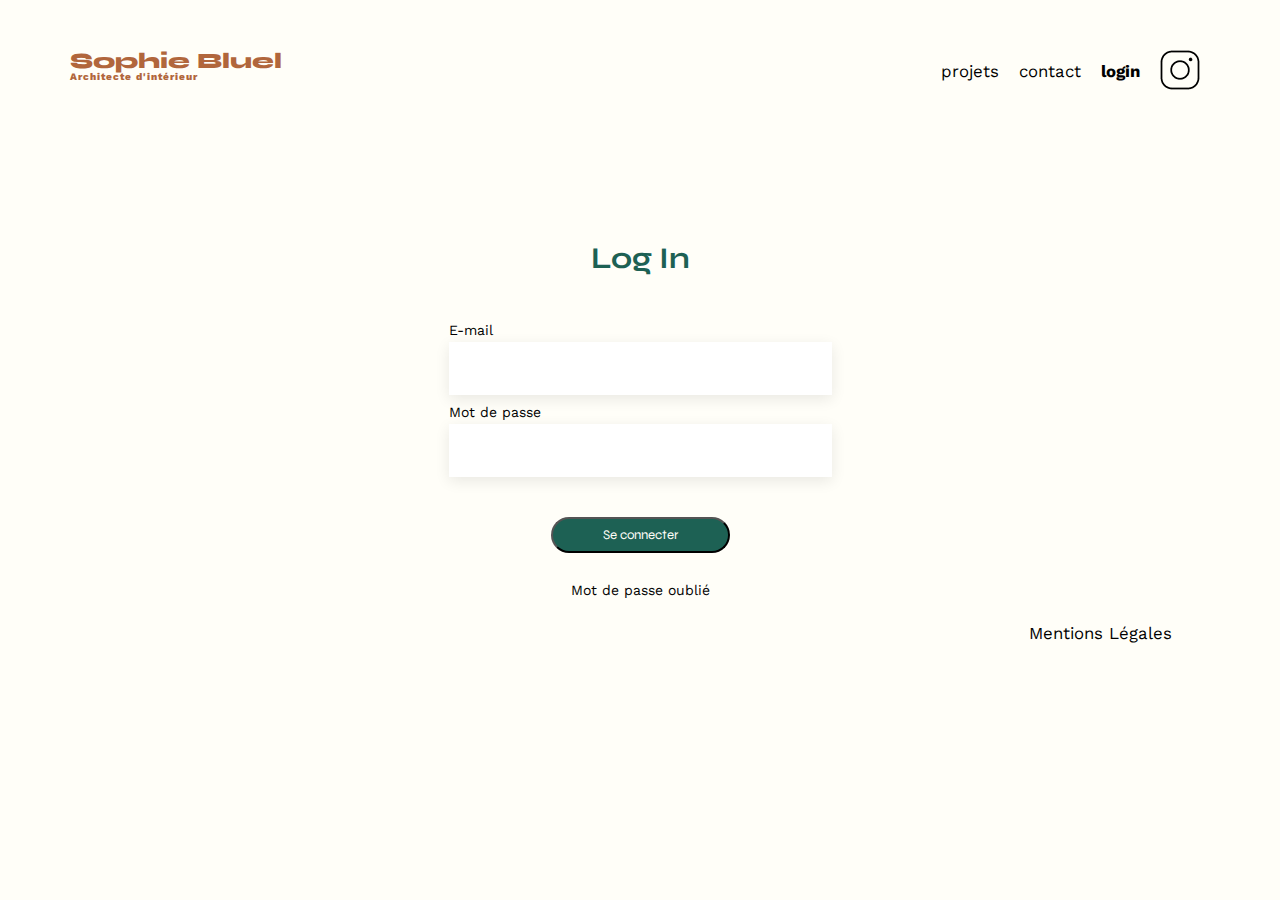
==== FrontEnd/login.html @ f06aa57c "Version 2" ====
<!DOCTYPE html>
<html lang="fr">
<head>
    <meta charset="UTF-8">
    <title>Sophie Bluel - Architecte d'intérieur</title>
    <meta name="viewport" content="width=device-width, initial-scale=1.0">
    <link rel="preconnect" href="https://fonts.googleapis.com">
    <link rel="preconnect" href="https://fonts.gstatic.com" crossorigin>
    <link href="https://fonts.googleapis.com/css2?family=Syne:wght@700;800&family=Work+Sans&display=swap" rel="stylesheet">
    <meta name="description" content="">
    <link rel="stylesheet" href="./assets/style.css">
    <script src="./loginscript.js" defer></script>
</head>
<body>
<header>
    <h1>Sophie Bluel <span>Architecte d'intérieur</span></h1>
    <nav>
        <ul>
            <li>projets</li>
            <li>contact</li>
            <li style="font-weight: bold;">login</li>
            <li><img src="./assets/icons/instagram.png" alt="Instagram"></li>
        </ul>
    </nav>
</header>
<h3>Log In</h3>
<form id="loginForm"> 
    <div class="container">
        <div class="emaillogin">
            <label for="uname"><b>E-mail</b></label>
            <input type="text" placeholder="" name="uname" id="uname" required>
        </div>
        <div class="pswlogin">
            <label for="psw"><b>Mot de passe</b></label>
            <input type="password" placeholder="" name="psw" id="psw" required>
        </div>
        <div class="containerlogin">  
            <button type="submit">Se connecter</button>
            <label>
            <a href="#">Mot de passe oublié</a>
            </label>
        </div>
    </div>
</form>
</main>
<footer>
    <nav>
        <ul>
            <li>Mentions Légales</li>
        </ul>
    </nav>
</footer>
</body>
</html>
---- FrontEnd/assets/style.css ----
/* Reset CSS */
html, body, div, span, applet, object, iframe,
h1, h2, h3, h4, h5, h6, p, blockquote, pre,
a, abbr, acronym, address, big, cite, code,
del, dfn, em, img, ins, kbd, q, s, samp,
small, strike, strong, sub, sup, tt, var,
b, u, i, center,
dl, dt, dd, ol, ul, li,
fieldset, form, label, legend,
table, caption, tbody, tfoot, thead, tr, th, td,
article, aside, canvas, details, embed,
figure, figcaption, footer, header, hgroup,
menu, nav, output, ruby, section, summary,
time, mark, audio, video {
	margin: 0;
	padding: 0;
	border: 0;
	font-size: 100%;
	font: inherit;
	vertical-align: baseline;
}

html{
	background-color:#FFFEF8;
}

/* HTML5 display-role reset for older browsers */
article, aside, details, figcaption, figure,
footer, header, hgroup, menu, nav, section {
	display: block;
}
body {
	line-height: 1;
}
ol, ul {
	list-style: none;
}
blockquote, q {
	quotes: none;
}
blockquote:before, blockquote:after,
q:before, q:after {
	content: '';
	content: none;
}
table {
	border-collapse: collapse;
	border-spacing: 0;
}
/* End reset CSS */

/* General styles */
body {
	max-width: 1140px;
	margin: auto;
	font-family: 'Work Sans', sans-serif;
	font-size: 14px;
}
header {
	display: flex;
	justify-content: space-between;
	margin: 50px 0;
}
section {
	margin: 50px 0;
}
h1 {
	display: flex;
	flex-direction: column;
	font-family: 'Syne', sans-serif;
	font-size: 22px;
	font-weight: 800;
	color: #B1663C;
}
h1 > span {
	font-family: 'Work Sans', sans-serif;
	font-size: 10px;
	letter-spacing: 0.1em;
}
h2 {
	font-family: 'Syne', sans-serif;
	font-weight: 700;
	font-size: 30px;
	color: #1D6154;
}
nav ul {
	display: flex;
	align-items: center;
	list-style-type: none;
}
nav li {
	padding: 0 10px;
	font-size: 1.2em;
}
li:hover {
	color: #B1663C;
}
#introduction {
	display: flex;
	align-items: center;
}
#introduction figure {
	flex: 1;
}
#introduction img {
	display: block;
	margin: auto;
	width: 80%;
}
#introduction article {
	flex: 1;
}
#introduction h2 {
	margin-bottom: 1em;
}
#introduction p {
	margin-bottom: 0.5em;
}
#portfolio h2 {
	text-align: center;
	margin-bottom: 1em;
}
.gallery {
	width: 100%;
	display: grid;
	grid-template-columns: 1fr 1fr 1fr;
	grid-column-gap: 20px;
	grid-row-gap: 20px;
}
.gallery img {
	width: 100%;
}
#contact {
	width: 50%;
	margin: auto;
}
#contact > * {
	text-align: center;
}
#contact h2 {
	margin-bottom: 20px;
}
#contact form {
	text-align: left;
	margin-top: 30px;
	display: flex;
	flex-direction: column;
}
#contact input {
	height: 50px;
	font-size: 1.2em;
	border: none;
	box-shadow: 0px 4px 14px rgba(0, 0, 0, 0.09);
}
#contact label {
	margin: 2em 0 1em 0;
}
#contact textarea {
	border: none;
	box-shadow: 0px 4px 14px rgba(0, 0, 0, 0.09);
}
input[type="submit"] {
	font-family: 'Syne', sans-serif;
	font-weight: 700;
	color: white;
	background-color: #1D6154;
	margin: 2em auto;
	width: 180px;
	text-align: center;
	border-radius: 60px;
}
footer nav ul {
	display: flex;
	justify-content: flex-end;
	margin: 2em;
}

nav ul li a{
	color : black;
	text-decoration: none;
}

nav ul li a:visited{
	font-weight: bold;
}

#filter-container {
	display: flex;
	justify-content: center;
	margin: 40px 30px 40px 30px;
	gap: 10px;
}
#filter-container button {
	align-items: center;
	color: #1D6154;
	background-color: #FFFEF8;
	width: auto;
	border-radius: 25px;
	border: 1px solid #1D6154;
	padding: 4px 19px;
	font-size: 16px;
	font-family: 'Syne', sans-serif;
}
#filter-container button:hover {
	background-color: #1D6154;
	color: #FFFEF8;
}

/* /////////////////////////////////////////////////////////////// */

b{
	font-size: 14px;
	padding-bottom: 8px;
}

h3 {
	font-family: 'Syne', sans-serif;
 	font-weight: 700;
  	font-size: 30px;
 	color: #1D6154;
	margin-top: 150px;
	margin-bottom: 50px;
	display: flex;
	justify-content: center;
}

form{
	display: flex;
  	justify-content: center;
}

.container{
	display: flex;
	flex-direction: column;
	gap: 10px;
}

.emaillogin{
	display: flex;
	/* justify-content: center; */
	flex-direction: column;
}

.emaillogin input, .pswlogin input{
	width: 379px;
	height: 51px;
	margin-top: 5px;
	border: none;
	box-shadow: 0px 4px 14px 0px #00000017;
}

.pswlogin{
	display: flex;
	/* justify-content: center; */
	flex-direction: column;
	padding-bottom: 30px;
}

.container button{
	border-radius: 60px;
	width: 179px;
	height: 36px;
	font-family: 'Syne', sans-serif;
	background-color: #1D6154;
	color:#FFFEF8;
}

.containerlogin{
	display: flex;
	flex-direction: column;
	gap: 30px;
	align-items: center;
}

.containerlogin a{
	color : black;
	text-decoration: none;
}

.containerlogin a:hover{
	text-decoration: underline;
}

#edit-mode-banner{
	display: none;
	background-color: black;
	color: white;
	text-align: center;
	padding: 22px;
}


/* ////////////testModal/////////////////// */

.modal {
    display: none; 
    position: fixed; 
    z-index: 1; 
    left: 0;
    top: 0;
    width: 100%; 
    height: 100%; 
    overflow: auto; 
    background-color: rgb(0,0,0); 
    background-color: rgba(0,0,0,0.4); 
    padding-top: 60px; 
}

.modal-content {
    background-color: #fefefe;
    margin: 5% auto; 
    padding: 20px;
    border: 1px solid #888;
    width: 80%; 
}

.close {
    color: #aaa;
    float: right;
    font-size: 28px;
    font-weight: bold;
}

.close:hover,
.close:focus {
    color: black;
    text-decoration: none;
    cursor: pointer;
}

#photo-gallery {
    display: flex;
    flex-wrap: wrap;
    gap: 10px;
}

#photo-gallery img {
    width: 100px;
    height: 100px;
    object-fit: cover;
}
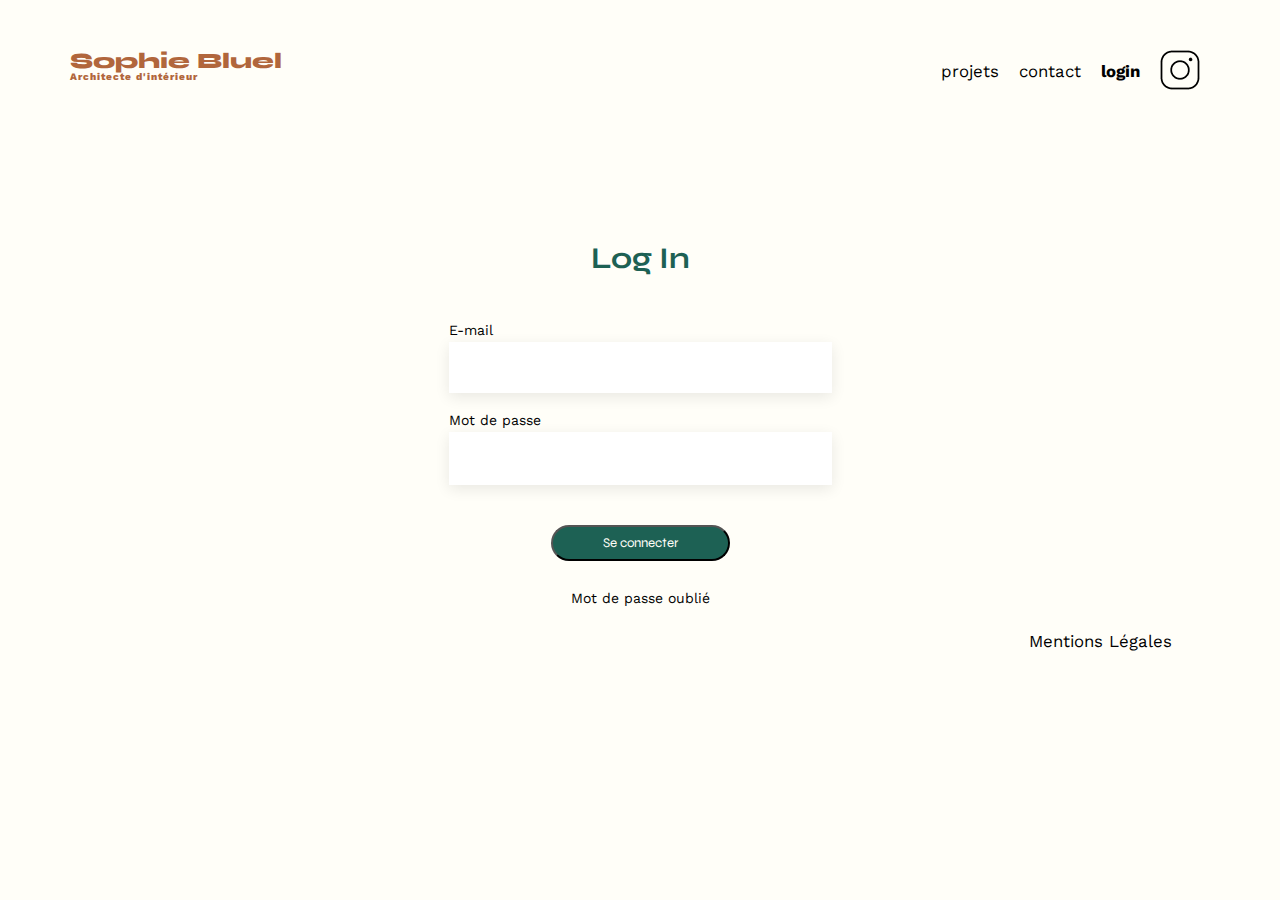
==== commit ed9ee28c: "Version final Sophie Bluel" ====
--- a/FrontEnd/login.html
+++ b/FrontEnd/login.html
@@ -16,7 +16,7 @@
     <h1>Sophie Bluel <span>Architecte d'intérieur</span></h1>
     <nav>
         <ul>
-            <li>projets</li>
+            <li><a href="../FrontEnd/index.html" target="_self">projets</a></li>
             <li>contact</li>
             <li style="font-weight: bold;">login</li>
             <li><img src="./assets/icons/instagram.png" alt="Instagram"></li>
--- a/FrontEnd/assets/style.css
+++ b/FrontEnd/assets/style.css
@@ -125,11 +125,14 @@
 	display: grid;
 	grid-template-columns: 1fr 1fr 1fr;
 	grid-column-gap: 20px;
-	grid-row-gap: 20px;
+	grid-row-gap: 30px;
 }
 .gallery img {
 	width: 100%;
-}
+    height: 100%;
+    object-fit: cover;
+}
+
 #contact {
 	width: 50%;
 	margin: auto;
@@ -146,15 +149,13 @@
 	display: flex;
 	flex-direction: column;
 }
-#contact input {
+#contact input{
 	height: 50px;
 	font-size: 1.2em;
 	border: none;
 	box-shadow: 0px 4px 14px rgba(0, 0, 0, 0.09);
 }
-#contact label {
-	margin: 2em 0 1em 0;
-}
+
 #contact textarea {
 	border: none;
 	box-shadow: 0px 4px 14px rgba(0, 0, 0, 0.09);
@@ -180,8 +181,8 @@
 	text-decoration: none;
 }
 
-nav ul li a:visited{
-	font-weight: bold;
+nav ul li a:hover{
+	color: #B1663C;
 }
 
 #filter-container {
@@ -281,14 +282,32 @@
 	text-decoration: underline;
 }
 
-#edit-mode-banner{
+#edit-button {
 	display: none;
+	color: black;
+    border: none;
+    padding: 5px 10px;
+    cursor: pointer;
+    font-size: 14px;
+    margin-left: 10px;
+}
+
+#edit-button:hover {
+    text-decoration: underline;
+}
+
+#edit-mode-banner {
 	background-color: black;
 	color: white;
+	display: flex;
 	text-align: center;
-	padding: 22px;
-}
-
+	padding: 10px 0px 10px 0px;
+    width: 100%;
+    position: fixed;
+    top: 0;
+    left: 0;
+    z-index: 1000;
+}
 
 /* ////////////testModal/////////////////// */
 
@@ -298,6 +317,8 @@
     z-index: 1; 
     left: 0;
     top: 0;
+	right: 0;
+	bottom: 0;
     width: 100%; 
     height: 100%; 
     overflow: auto; 
@@ -307,18 +328,61 @@
 }
 
 .modal-content {
-    background-color: #fefefe;
+    background-color:#FFFFFF;
     margin: 5% auto; 
+	gap: 30px;
     padding: 20px;
     border: 1px solid #888;
-    width: 80%; 
+    width: 630px; 
+	height: 670px;
+	border-radius: 10px;
+}
+
+.modal-content h2{
+	text-align: center;
+	margin-top: 0px;
+	margin: 2em auto;
+	color: black;
+	font-size: 27px;
+}
+
+#photo-gallery {
+    margin: 2em auto;
+    width: 440px;
+    display: flex;
+    flex-wrap: wrap;
+    gap: 10px;
 }
 
 .close {
     color: #aaa;
     float: right;
-    font-size: 28px;
+    font-size: 30px;
     font-weight: bold;
+	margin-right: 10px;
+}
+
+/* Styles pour la flèche de retour */
+div#add-photo-container {
+    position: relative;
+	left: 15px;
+	padding: 0px;
+	gap: 10px;
+}
+
+#back-arrow {
+    position: absolute;
+    top: 5px;
+    left: 0px;
+    font-size: 24px;
+    cursor: pointer;
+    color: #aaa;
+}
+
+#back-arrow:hover {
+    color: black;
+    text-decoration: none;
+    cursor: pointer;
 }
 
 .close:hover,
@@ -328,14 +392,183 @@
     cursor: pointer;
 }
 
-#photo-gallery {
+#photo-gallery img {
+    width: 77px;
+    height: 103px;
+    object-fit: cover;
+}
+
+.photo-container {
+    position: relative;
+    display: inline-block;
+	justify-content: center;
+	display: flex;
+	flex-direction: column;
+	box-shadow: 0px 4px 14px 0px #00000017;
+}
+
+.photo-container img {
+    display: block;
+}
+
+.photo-container .delete-icon {
+    position: absolute;
+    top: 5px;
+    left: 5px;
+    background: rgba(255, 255, 255, 0.7);
+    border-radius: 50%;
+    padding: 5px;
+    cursor: pointer;
+}
+
+/* //////////////////////////////////////////////// */
+#add-photo{
+	display: flex;
+	justify-content: center;
+	width:237px	;
+	font-size: 1.2em;
+  	border: none;
+  	font-family: 'Syne', sans-serif;
+  	color: white;
+  	background-color: #1D6154;
+  	margin: 2em auto;
+  	text-align: center;
+  	border-radius: 60px;
+  	padding: 5px 10px;
+}
+
+#submit-photo{
+	display: flex;
+	justify-content: center;
+	width:237px	;
+  	border: none;
+  	font-family: 'Syne', sans-serif;
+  	color: white;
+  	background-color:#A7A7A7;
+  	margin: 2em auto;
+  	text-align: center;
+  	border-radius: 60px;
+  	padding: 5px 10px;
+}
+
+#separator-line {
+    width: 420px;
+    height: 0px;
+    margin:auto;
+    border-top: 1px solid #000; /* Ligne horizontale */
+    opacity: 1; /* Rendre la ligne visible */
+	position: relative;
+	top: 25px;
+}
+
+
+/* /////////////////////////////////////////////// */
+#add-photo-container {
     display: flex;
-    flex-wrap: wrap;
-    gap: 10px;
-}
-
-#photo-gallery img {
-    width: 100px;
-    height: 100px;
-    object-fit: cover;
-}+    flex-direction: column;
+    align-items: center;
+    justify-content: center;
+    /* width: 100%; */
+    height: 670px;
+    padding: 20px;
+    box-sizing: border-box;
+}
+
+.upload-area {
+    width: 420px;
+    height: 169px;
+    /* border: 2px dashed #ccc; */
+    display: flex;
+    align-items: center;
+    justify-content: center;
+    margin-bottom: 20px;
+}
+.upload-area img {
+    max-width: 100%;
+    max-height: 100%;
+    object-fit: contain;
+}
+
+label.upload-label{
+	width: inherit;
+  	height: inherit;
+}
+
+.upload-label {
+		display: flex;
+		flex-direction: column;
+		align-items: center;
+		justify-content: center;
+		width: 169px;
+		/* border: 2px dashed lightgray; */
+		background-color: #E8F1F6;
+		border-radius: 3px;
+		/* padding: 20px; */
+		color: lightgray;
+		text-align: center;
+		cursor: pointer;
+		position: relative;
+		margin-bottom: 10px;
+	}
+
+.upload-label i {
+	font-size: 4.9rem;
+	margin-bottom: 10px;
+	color: lightgray;
+}
+
+.upload-button:hover{
+	font-weight: bold;
+}
+
+
+.upload-label .upload-button {
+	background-color: lightgray;
+	color: #306685;
+	padding: 10px 20px;
+	border: none;
+	border-radius: 60px;
+	margin-bottom: 10px;
+	cursor: pointer;
+}
+
+.upload-label .file-info {
+	font-size: 0.8rem;
+	color: lightgray;
+}
+
+#photo-file-upload {
+	display: none; /* Hide the actual file input */
+}
+
+input[type="file"] {
+    display: none;
+}
+
+input[type="text"], select {
+    width: 100%;
+    padding: 10px;
+    margin-bottom: 10px;
+    box-sizing: border-box;
+}
+
+button#submit-photo {
+    padding: 10px 20px;
+}
+
+.modal-content button{
+	position: relative;
+	top: 50px;
+}
+
+#new-photo-title,
+#new-photo-category{
+	width: 420px;
+	background-color: white;
+	height: 51px;
+  	font-size: 1.2em;
+  	border: none;
+  	box-shadow: 0px 4px 14px rgba(0, 0, 0, 0.09);
+	margin-top: 8px;
+}
+
